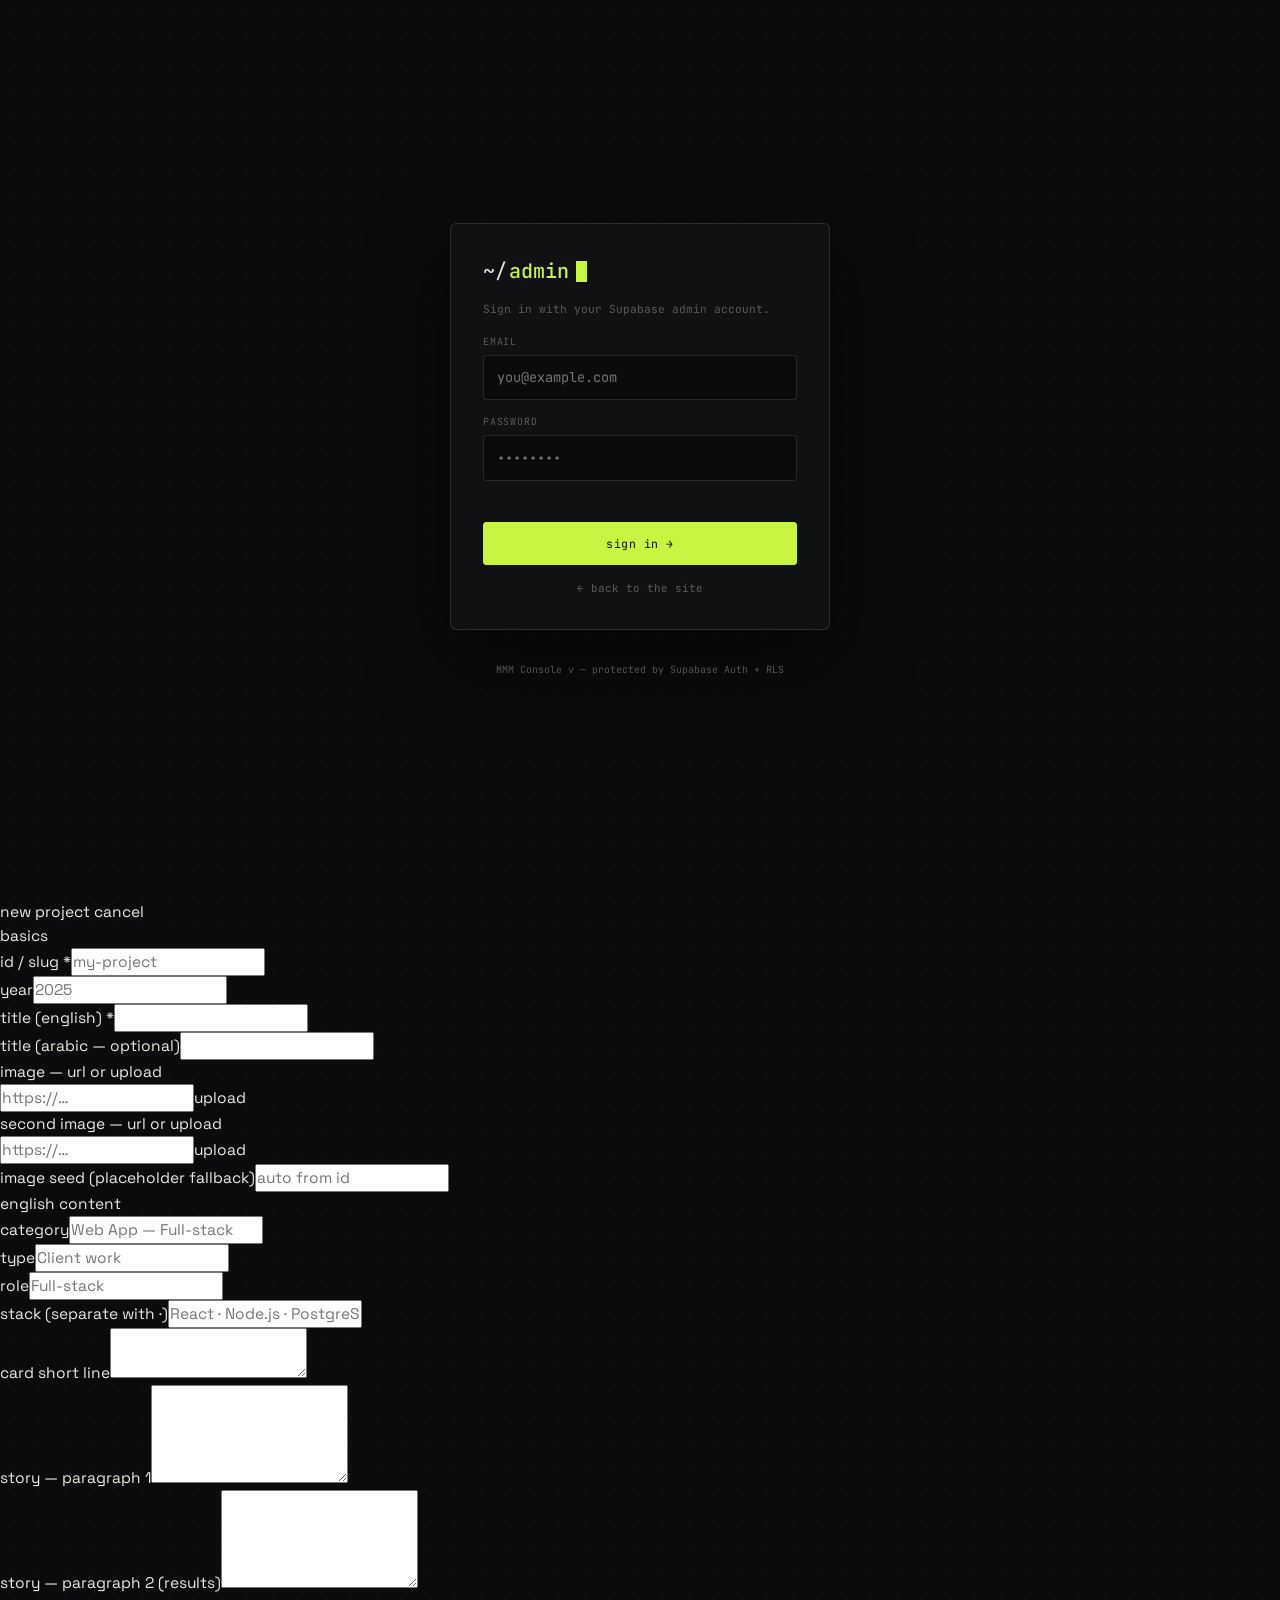
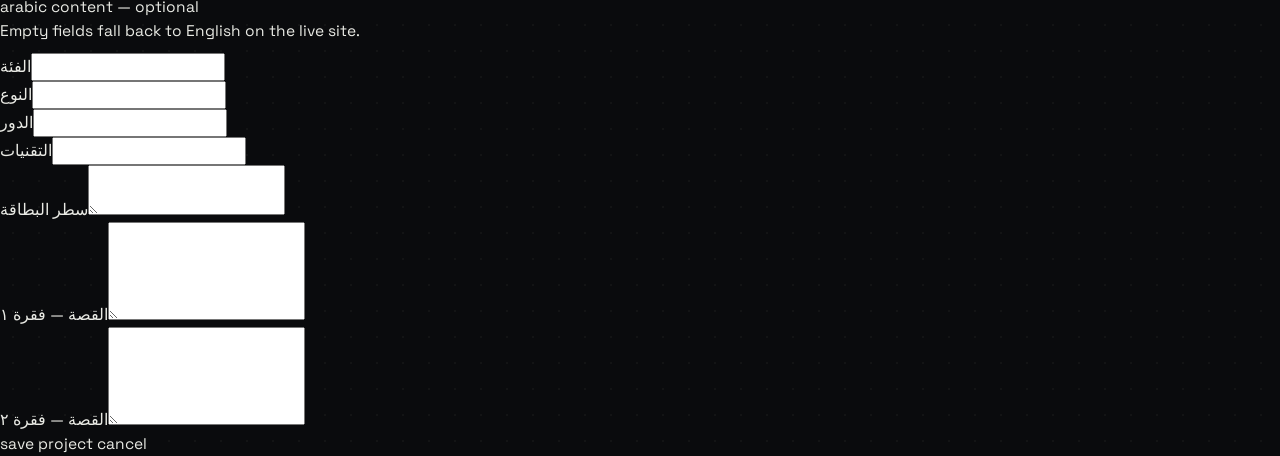
==== admin.html @ 7933fce1 "Add files via upload" ====
<!DOCTYPE html>
<html lang="en">
<head>
<meta charset="UTF-8">
<meta name="viewport" content="width=device-width, initial-scale=1.0">
<meta name="robots" content="noindex, nofollow">
<title>~/admin — MMM Console</title>
<link rel="icon" href="data:image/svg+xml,%3Csvg xmlns='http://www.w3.org/2000/svg' viewBox='0 0 24 24'%3E%3Crect width='24' height='24' fill='%230A0B0D'/%3E%3Crect x='6' y='6' width='9' height='12' fill='%23C7F542'/%3E%3C/svg%3E">
<link href="https://fonts.googleapis.com/css2?family=Space+Grotesk:wght@400;500;600;700&family=JetBrains+Mono:wght@400;500&display=swap" rel="stylesheet">
<link rel="stylesheet" href="admin.css">
</head>
<body>

<!-- ============ SIGN-IN GATE ============ -->
<div class="gate" id="gate">
  <div class="gate-card">
    <div class="gate-logo">~/<b>admin</b><span class="caret"></span></div>
    <p class="gate-sub" id="gateSub">Sign in with your Supabase admin account.</p>
    <label>email<input id="gEmail" type="email" autocomplete="username" placeholder="you@example.com"></label>
    <label>password<input id="gPass" type="password" autocomplete="current-password" placeholder="••••••••"></label>
    <div class="gate-err" id="gErr"></div>
    <button class="btn btn-acc btn-block" id="gLogin">sign in →</button>
    <a class="gate-back" href="index.html">← back to the site</a>
  </div>
  <div class="gate-foot">MMM Console v<span id="vNum"></span> — protected by Supabase Auth + RLS</div>
</div>

<!-- ============ CONSOLE APP ============ -->
<div class="app" id="app" hidden>

  <!-- top bar -->
  <header class="topbar">
    <div class="tb-left">
      <span class="tb-logo">~/<b>admin</b></span>
      <span class="tb-dot" id="dbDot"></span>
      <span class="tb-status" id="dbStatus">connecting…</span>
    </div>
    <div class="tb-right">
      <a class="btn" href="index.html" target="_blank">view site ↗</a>
      <button class="btn" id="btnSync">reload db</button>
      <button class="btn" id="btnSignOut">sign out</button>
    </div>
  </header>

  <!-- stats strip -->
  <div class="stats" id="stats"></div>

  <!-- main layout -->
  <div class="layout">

    <!-- list pane -->
    <aside class="pane pane-list">
      <div class="pane-head">
        <h2>projects</h2>
        <div class="pane-actions">
          <button class="btn btn-acc" id="btnAdd">+ new</button>
          <button class="btn" id="btnSeed" title="Load the 5 starter projects from data.js">seed defaults</button>
        </div>
      </div>
      <input class="search" id="search" type="search" placeholder="filter projects…">
      <div class="plist" id="plist"></div>
      <div class="pane-foot">
        <button class="btn" id="btnBackup">backup json</button>
        <button class="btn" id="btnRestore">restore json</button>
      </div>
    </aside>

    <!-- editor pane -->
    <section class="pane pane-editor">
      <div class="ed-empty" id="edEmpty">
        <p class="ed-empty-line">select a project —<br>or create a new one.</p>
        <p class="ed-empty-sub">changes go live immediately for all visitors</p>
      </div>

      <form id="edForm" hidden autocomplete="off">
        <!-- live preview of the public card -->
        <div class="pv-label">// live preview — public card</div>
        <div class="pv-card" id="pvCard">
          <div class="pv-top"><span id="pv_id">~/work/…</span><span id="pv_year"></span></div>
          <div class="pv-img"><img id="pv_img" src="" alt=""></div>
          <div class="pv-body">
            <h3 id="pv_title">—</h3>
            <p id="pv_short">—</p>
            <div class="pv-chips" id="pv_chips"></div>
          </div>
        </div>

        <div class="ed-head">
          <span class="ed-title" id="edHeading">new project</span>
          <div class="ed-head-actions">
            <button type="button" class="btn btn-danger" id="eDelete">delete</button>
            <button type="button" class="btn" id="eCancel">cancel</button>
            <button type="button" class="btn btn-acc" id="eSave">save → live</button>
          </div>
        </div>

        <p class="ed-sec">basics</p>
        <div class="grid">
          <label class="field"><span>id / slug *</span><input id="e_id" placeholder="my-project"></label>
          <label class="field"><span>year</span><input id="e_year" placeholder="2025"></label>
          <label class="field full"><span>title (english) *</span><input id="e_title"></label>
          <label class="field full" dir="rtl"><span>العنوان (arabic — اختياري)</span><input id="e_titleAr" dir="rtl"></label>
          <label class="field full"><span>cover image — url or upload</span>
            <span class="upload"><input id="e_img" placeholder="https://…"><button type="button" class="btn" data-up="img">upload</button></span>
            <img class="thumb" id="thumb_img" alt="" hidden>
          </label>
          <label class="field full"><span>second image — url or upload</span>
            <span class="upload"><input id="e_img2" placeholder="https://…"><button type="button" class="btn" data-up="img2">upload</button></span>
            <img class="thumb" id="thumb_img2" alt="" hidden>
          </label>
          <label class="field full"><span>image seed (picsum fallback if no url)</span><input id="e_seed" placeholder="auto from id"></label>
        </div>

        <p class="ed-sec">english content</p>
        <div class="grid">
          <label class="field full"><span>category</span><input id="e_en_cat" placeholder="Web App — Full-stack"></label>
          <label class="field"><span>type</span><input id="e_en_type" placeholder="Client work"></label>
          <label class="field"><span>role</span><input id="e_en_role" placeholder="Full-stack"></label>
          <label class="field full"><span>stack (separate with ·)</span><input id="e_en_stack" placeholder="React · Node.js · PostgreSQL"></label>
          <label class="field full"><span>card short line</span><textarea id="e_en_short" rows="2"></textarea></label>
          <label class="field full"><span>story — paragraph 1</span><textarea id="e_en_p1" rows="4"></textarea></label>
          <label class="field full"><span>story — paragraph 2 (results)</span><textarea id="e_en_p2" rows="4"></textarea></label>
        </div>

        <p class="ed-sec">arabic content — optional (empty = falls back to english)</p>
        <div class="grid">
          <label class="field full" dir="rtl"><span>الفئة</span><input id="e_ar_cat" dir="rtl"></label>
          <label class="field" dir="rtl"><span>النوع</span><input id="e_ar_type" dir="rtl"></label>
          <label class="field" dir="rtl"><span>الدور</span><input id="e_ar_role" dir="rtl"></label>
          <label class="field full" dir="rtl"><span>التقنيات</span><input id="e_ar_stack" dir="rtl"></label>
          <label class="field full" dir="rtl"><span>سطر البطاقة</span><textarea id="e_ar_short" rows="2" dir="rtl"></textarea></label>
          <label class="field full" dir="rtl"><span>القصة — فقرة ١</span><textarea id="e_ar_p1" rows="4" dir="rtl"></textarea></label>
          <label class="field full" dir="rtl"><span>القصة — فقرة ٢</span><textarea id="e_ar_p2" rows="4" dir="rtl"></textarea></label>
        </div>
      </form>
    </section>
  </div>
</div>

<div class="toast" id="toast" role="status"></div>
<input type="file" id="restoreFile" accept=".json,application/json" hidden>
<input type="file" id="imgFile" accept="image/*" hidden>

<script src="https://cdn.jsdelivr.net/npm/@supabase/supabase-js@2"></script>
<script src="data.js"></script>
<script src="admin.js"></script>
</body>
</html>
---- admin.css ----
/* ============================================================
   MMM Console — admin.css
   Styles for admin.html only. The public site uses style.css.
   ============================================================ */

/* ---------- reset & tokens ---------- */
*,
*::before,
*::after {
  margin: 0;
  padding: 0;
  box-sizing: border-box;
}

:root {
  --bg: #0A0B0D;
  --bg2: #0F1113;
  --bg3: #14171A;
  --txt: #E9EAE4;
  --mut: rgba(233, 234, 228, 0.56);
  --dim: rgba(233, 234, 228, 0.34);
  --line: rgba(233, 234, 228, 0.13);
  --line2: rgba(233, 234, 228, 0.07);
  --acc: #C7F542;
  --acc-ink: #101402;
  --acc-dim: rgba(199, 245, 66, 0.12);
  --red: #ff6b57;
  --warn: #ffb020;
  --f-mono: 'JetBrains Mono', monospace;
  --f-disp: 'Space Grotesk', sans-serif;
}

html {
  scrollbar-width: thin;
  scrollbar-color: #2A2E33 transparent;
}

::-webkit-scrollbar {
  width: 9px;
}

::-webkit-scrollbar-track {
  background: transparent;
}

::-webkit-scrollbar-thumb {
  background: #262B30;
  border-radius: 99px;
}

::-webkit-scrollbar-thumb:hover {
  background: var(--acc);
}

::selection {
  background: var(--acc);
  color: var(--acc-ink);
}

body {
  min-height: 100vh;
  background-color: var(--bg);
  background-image: radial-gradient(rgba(233, 234, 228, 0.04) 1px, transparent 1.2px);
  background-size: 26px 26px;
  color: var(--txt);
  font-family: var(--f-disp);
  font-size: 15.5px;
  line-height: 1.55;
  -webkit-font-smoothing: antialiased;
}

img {
  display: block;
  max-width: 100%;
}

button {
  font: inherit;
  color: inherit;
  background: none;
  border: none;
  cursor: pointer;
}

input,
textarea,
select {
  font: inherit;
  color: inherit;
}

a {
  color: inherit;
  text-decoration: none;
}

:focus-visible {
  outline: 2px solid var(--acc);
  outline-offset: 2px;
}

[hidden] {
  display: none !important;
}

/* ---------- keyframes ---------- */
@keyframes blink {
  50% { opacity: 0; }
}

@keyframes pulse {
  0%, 100% { opacity: 1; }
  50% { opacity: 0.25; }
}

/* ============================================================
   BUTTONS
   ============================================================ */
.btn {
  font-family: var(--f-mono);
  font-size: 0.72rem;
  letter-spacing: 0.04em;
  text-transform: lowercase;
  padding: 0.55rem 0.9rem;
  border: 1px solid var(--line);
  border-radius: 3px;
  color: var(--mut);
  transition: all 0.25s;
  display: inline-flex;
  align-items: center;
  gap: 0.4rem;
  white-space: nowrap;
}

.btn:hover {
  border-color: var(--acc);
  color: var(--acc);
}

.btn-acc {
  background: var(--acc);
  border-color: var(--acc);
  color: var(--acc-ink);
}

.btn-acc:hover {
  filter: brightness(1.08);
  color: var(--acc-ink);
}

.btn-danger:hover {
  border-color: var(--red);
  color: var(--red);
}

.btn-danger.arm {
  background: var(--red);
  border-color: var(--red);
  color: #1a0502;
}

.btn:disabled {
  opacity: 0.4;
  pointer-events: none;
}

.btn-block {
  width: 100%;
  justify-content: center;
  padding: 0.75rem;
}

/* ============================================================
   SIGN-IN GATE
   ============================================================ */
.gate {
  min-height: 100vh;
  display: flex;
  flex-direction: column;
  align-items: center;
  justify-content: center;
  gap: 2rem;
  padding: 1.5rem;
}

.gate-card {
  width: min(380px, 100%);
  background: var(--bg2);
  border: 1px solid var(--line);
  border-radius: 6px;
  padding: 2rem;
  display: flex;
  flex-direction: column;
  gap: 0.9rem;
  box-shadow: 0 30px 80px rgba(0, 0, 0, 0.5);
}

.gate-logo {
  font-family: var(--f-mono);
  font-size: 1.25rem;
  display: flex;
  align-items: center;
  gap: 2px;
}

.gate-logo b {
  color: var(--acc);
  font-weight: 500;
}

.caret {
  width: 0.55em;
  height: 1.05em;
  background: var(--acc);
  margin-left: 5px;
  animation: blink 1.1s steps(1) infinite;
}

.gate-sub {
  font-family: var(--f-mono);
  font-size: 0.7rem;
  color: var(--dim);
  line-height: 1.6;
}

.gate label {
  display: flex;
  flex-direction: column;
  gap: 0.35rem;
  font-family: var(--f-mono);
  font-size: 0.62rem;
  letter-spacing: 0.08em;
  text-transform: uppercase;
  color: var(--dim);
}

.gate input {
  background: var(--bg);
  border: 1px solid var(--line);
  color: var(--txt);
  font-family: var(--f-mono);
  font-size: 0.85rem;
  padding: 0.7rem 0.8rem;
  border-radius: 3px;
  outline: none;
}

.gate input:focus {
  border-color: var(--acc);
}

.gate-err {
  color: var(--red);
  font-family: var(--f-mono);
  font-size: 0.68rem;
  min-height: 1.1em;
}

.gate-back {
  font-family: var(--f-mono);
  font-size: 0.68rem;
  color: var(--dim);
  text-align: center;
  transition: color 0.25s;
}

.gate-back:hover {
  color: var(--acc);
}

.gate-foot {
  font-family: var(--f-mono);
  font-size: 0.62rem;
  color: var(--dim);
}

/* ============================================================
   APP SHELL + TOPBAR
   ============================================================ */
.app {
  display: flex;
  flex-direction: column;
  min-height: 100vh;
}

.topbar {
  position: sticky;
  top: 0;
  z-index: 50;
  display: flex;
  justify-content: space-between;
  align-items: center;
  gap: 1rem;
  padding: 0.8rem clamp(1rem, 3vw, 2rem);
  border-bottom: 1px solid var(--line);
  background: rgba(10, 11, 13, 0.88);
  backdrop-filter: blur(10px);
  flex-wrap: wrap;
}

.tb-left {
  display: flex;
  align-items: center;
  gap: 0.9rem;
  min-width: 0;
}

.tb-logo {
  font-family: var(--f-mono);
  font-size: 0.95rem;
}

.tb-logo b {
  color: var(--acc);
  font-weight: 500;
}

.tb-dot {
  width: 9px;
  height: 9px;
  border-radius: 50%;
  background: var(--dim);
  flex-shrink: 0;
}

.tb-dot.ok {
  background: var(--acc);
  animation: pulse 2s infinite;
}

.tb-dot.warn {
  background: var(--warn);
}

.tb-dot.err {
  background: var(--red);
}

.tb-status {
  font-family: var(--f-mono);
  font-size: 0.66rem;
  color: var(--dim);
  white-space: nowrap;
  overflow: hidden;
  text-overflow: ellipsis;
}

.tb-right {
  display: flex;
  gap: 0.5rem;
  flex-wrap: wrap;
}

/* ============================================================
   STATS STRIP
   ============================================================ */
.stats {
  display: grid;
  grid-template-columns: repeat(auto-fit, minmax(140px, 1fr));
  gap: 1px;
  background: var(--line);
  border-bottom: 1px solid var(--line);
}

.stat {
  background: var(--bg);
  padding: 0.9rem clamp(1rem, 3vw, 2rem);
}

.stat b {
  display: block;
  font-size: 1.5rem;
  font-weight: 600;
  letter-spacing: -0.02em;
  line-height: 1.1;
}

.stat b em {
  font-style: normal;
  color: var(--acc);
}

.stat span {
  font-family: var(--f-mono);
  font-size: 0.6rem;
  letter-spacing: 0.1em;
  text-transform: uppercase;
  color: var(--dim);
}

/* ============================================================
   LAYOUT + PANES
   ============================================================ */
.layout {
  flex: 1;
  display: grid;
  grid-template-columns: minmax(320px, 430px) 1fr;
  align-items: start;
}

.pane {
  min-width: 0;
}

.pane-list {
  border-right: 1px solid var(--line);
}

.pane-editor {
  padding: clamp(1rem, 2.5vw, 2rem);
}

@media (max-width: 980px) {
  .layout {
    grid-template-columns: 1fr;
  }

  .pane-list {
    border-right: none;
    border-bottom: 1px solid var(--line);
  }
}

.pane-head {
  display: flex;
  justify-content: space-between;
  align-items: center;
  gap: 0.6rem;
  padding: 1rem clamp(1rem, 2vw, 1.4rem);
  flex-wrap: wrap;
}

.pane-head h2 {
  font-family: var(--f-mono);
  font-size: 0.78rem;
  letter-spacing: 0.08em;
  text-transform: lowercase;
  color: var(--mut);
  font-weight: 500;
}

.pane-actions {
  display: flex;
  gap: 0.4rem;
}

/* block element + side margins = auto-width, no calc needed */
.search {
  display: block;
  margin: 0 clamp(1rem, 2vw, 1.4rem) 0.8rem;
  background: var(--bg2);
  border: 1px solid var(--line);
  border-radius: 3px;
  font-family: var(--f-mono);
  font-size: 0.75rem;
  padding: 0.55rem 0.7rem;
  outline: none;
  color: var(--txt);
}

.search:focus {
  border-color: var(--acc);
}

.plist {
  padding: 0 clamp(1rem, 2vw, 1.4rem) 1rem;
  display: flex;
  flex-direction: column;
  gap: 0.5rem;
  max-height: 60vh;
  overflow-y: auto;
}

.pane-foot {
  display: flex;
  gap: 0.5rem;
  padding: 0.9rem clamp(1rem, 2vw, 1.4rem);
  border-top: 1px solid var(--line2);
  flex-wrap: wrap;
}

/* ============================================================
   PROJECT ROWS
   ============================================================ */
.prow {
  display: flex;
  align-items: center;
  gap: 0.7rem;
  padding: 0.7rem 0.8rem;
  background: var(--bg2);
  border: 1px solid var(--line);
  border-radius: 4px;
  cursor: pointer;
  transition: border-color 0.25s, background 0.25s;
}

.prow:hover {
  border-color: rgba(199, 245, 66, 0.4);
  background: var(--bg3);
}

.prow.active {
  border-color: var(--acc);
  background: var(--acc-dim);
}

.prow.off {
  opacity: 0.5;
}

.prow .t {
  flex: 1;
  min-width: 0;
}

.prow .t b {
  display: block;
  font-weight: 600;
  font-size: 0.9rem;
  white-space: nowrap;
  overflow: hidden;
  text-overflow: ellipsis;
}

.prow .t b i {
  font-style: normal;
  color: var(--dim);
  font-weight: 400;
  font-size: 0.8rem;
  margin-left: 0.4rem;
}

.prow .t span {
  font-family: var(--f-mono);
  font-size: 0.6rem;
  color: var(--dim);
}

.prow .st {
  font-family: var(--f-mono);
  font-size: 0.58rem;
  letter-spacing: 0.06em;
  text-transform: uppercase;
  display: flex;
  align-items: center;
  gap: 0.4rem;
  color: var(--acc);
  flex-shrink: 0;
}

.prow .st .d {
  width: 6px;
  height: 6px;
  border-radius: 50%;
  background: var(--acc);
  animation: pulse 2s infinite;
}

.prow .st.hid {
  color: var(--dim);
}

.prow .st.hid .d {
  background: var(--dim);
  animation: none;
}

.prow .acts {
  display: flex;
  gap: 0.3rem;
  flex-shrink: 0;
}

.prow .acts .btn {
  padding: 0.3rem 0.5rem;
  font-size: 0.62rem;
}

.pempty {
  font-family: var(--f-mono);
  font-size: 0.72rem;
  color: var(--dim);
  text-align: center;
  padding: 2.5rem 1rem;
  line-height: 1.8;
}

/* ============================================================
   EDITOR
   ============================================================ */
.ed-empty {
  padding: 4rem 1rem;
  text-align: center;
}

.ed-empty-line {
  font-family: var(--f-mono);
  font-size: 0.85rem;
  color: var(--dim);
  line-height: 2;
}

.ed-empty-sub {
  font-family: var(--f-mono);
  font-size: 0.62rem;
  color: var(--dim);
  opacity: 0.6;
  margin-top: 0.6rem;
}

.pv-label {
  font-family: var(--f-mono);
  font-size: 0.62rem;
  letter-spacing: 0.1em;
  text-transform: uppercase;
  color: var(--acc);
  margin-bottom: 0.6rem;
}

.pv-card {
  background: var(--bg2);
  border: 1px solid var(--line);
  border-radius: 4px;
  overflow: hidden;
  max-width: 460px;
  margin-bottom: 1.6rem;
  transition: border-color 0.3s;
}

.pv-card:hover {
  border-color: rgba(199, 245, 66, 0.55);
}

.pv-top {
  display: flex;
  justify-content: space-between;
  gap: 1rem;
  padding: 0.55rem 0.8rem;
  border-bottom: 1px solid var(--line2);
  font-family: var(--f-mono);
  font-size: 0.6rem;
  letter-spacing: 0.05em;
  text-transform: uppercase;
  color: var(--dim);
}

.pv-img {
  aspect-ratio: 16 / 9;
  overflow: hidden;
  border-bottom: 1px solid var(--line2);
  background: var(--bg3);
}

.pv-img img {
  width: 100%;
  height: 100%;
  object-fit: cover;
}

.pv-body {
  padding: 0.9rem 1rem;
  display: flex;
  flex-direction: column;
  gap: 0.45rem;
}

.pv-body h3 {
  font-weight: 600;
  font-size: 1.15rem;
  letter-spacing: -0.01em;
  line-height: 1.15;
}

.pv-body p {
  color: var(--mut);
  font-size: 0.85rem;
}

.pv-chips {
  display: flex;
  gap: 0.35rem;
  flex-wrap: wrap;
}

.pv-chips span {
  font-family: var(--f-mono);
  font-size: 0.58rem;
  color: var(--mut);
  border: 1px solid var(--line);
  border-radius: 2px;
  padding: 0.14rem 0.45rem;
}

.ed-head {
  display: flex;
  justify-content: space-between;
  align-items: center;
  gap: 0.8rem;
  flex-wrap: wrap;
  margin-bottom: 1.2rem;
  padding-bottom: 1rem;
  border-bottom: 1px solid var(--line);
}

.ed-title {
  font-family: var(--f-mono);
  font-size: 0.8rem;
  color: var(--acc);
}

.ed-head-actions {
  display: flex;
  gap: 0.4rem;
  flex-wrap: wrap;
}

.ed-sec {
  font-family: var(--f-mono);
  font-size: 0.62rem;
  letter-spacing: 0.12em;
  text-transform: uppercase;
  color: var(--acc);
  margin: 1.4rem 0 0.7rem;
}

.ed-sec:first-of-type {
  margin-top: 0;
}

.grid {
  display: grid;
  grid-template-columns: 1fr 1fr;
  gap: 0.7rem;
}

@media (max-width: 640px) {
  .grid {
    grid-template-columns: 1fr;
  }
}

.field {
  display: flex;
  flex-direction: column;
  gap: 0.3rem;
  min-width: 0;
}

.field.full {
  grid-column: 1 / -1;
}

.field > span {
  font-family: var(--f-mono);
  font-size: 0.58rem;
  letter-spacing: 0.08em;
  text-transform: uppercase;
  color: var(--dim);
}

.field input,
.field textarea {
  background: var(--bg2);
  border: 1px solid var(--line);
  color: var(--txt);
  font-family: var(--f-mono);
  font-size: 0.78rem;
  padding: 0.55rem 0.65rem;
  border-radius: 3px;
  outline: none;
  width: 100%;
}

.field textarea {
  resize: vertical;
  line-height: 1.5;
}

.field input:focus,
.field textarea:focus {
  border-color: var(--acc);
}

.upload {
  display: flex;
  gap: 0.45rem;
}

.upload input {
  flex: 1;
}

.upload .btn {
  flex-shrink: 0;
}

.thumb {
  width: 100%;
  aspect-ratio: 16 / 7;
  object-fit: cover;
  border-radius: 3px;
  border: 1px solid var(--line);
  margin-top: 0.4rem;
}

/* ============================================================
   TOAST
   ============================================================ */
.toast {
  position: fixed;
  left: 50%;
  bottom: 1.4rem;
  transform: translateX(-50%);
  z-index: 500;
  background: var(--acc);
  color: var(--acc-ink);
  padding: 0.7rem 1.3rem;
  border-radius: 3px;
  font-family: var(--f-mono);
  font-size: 0.72rem;
  white-space: nowrap;
  opacity: 0;
  visibility: hidden;
  pointer-events: none;
}
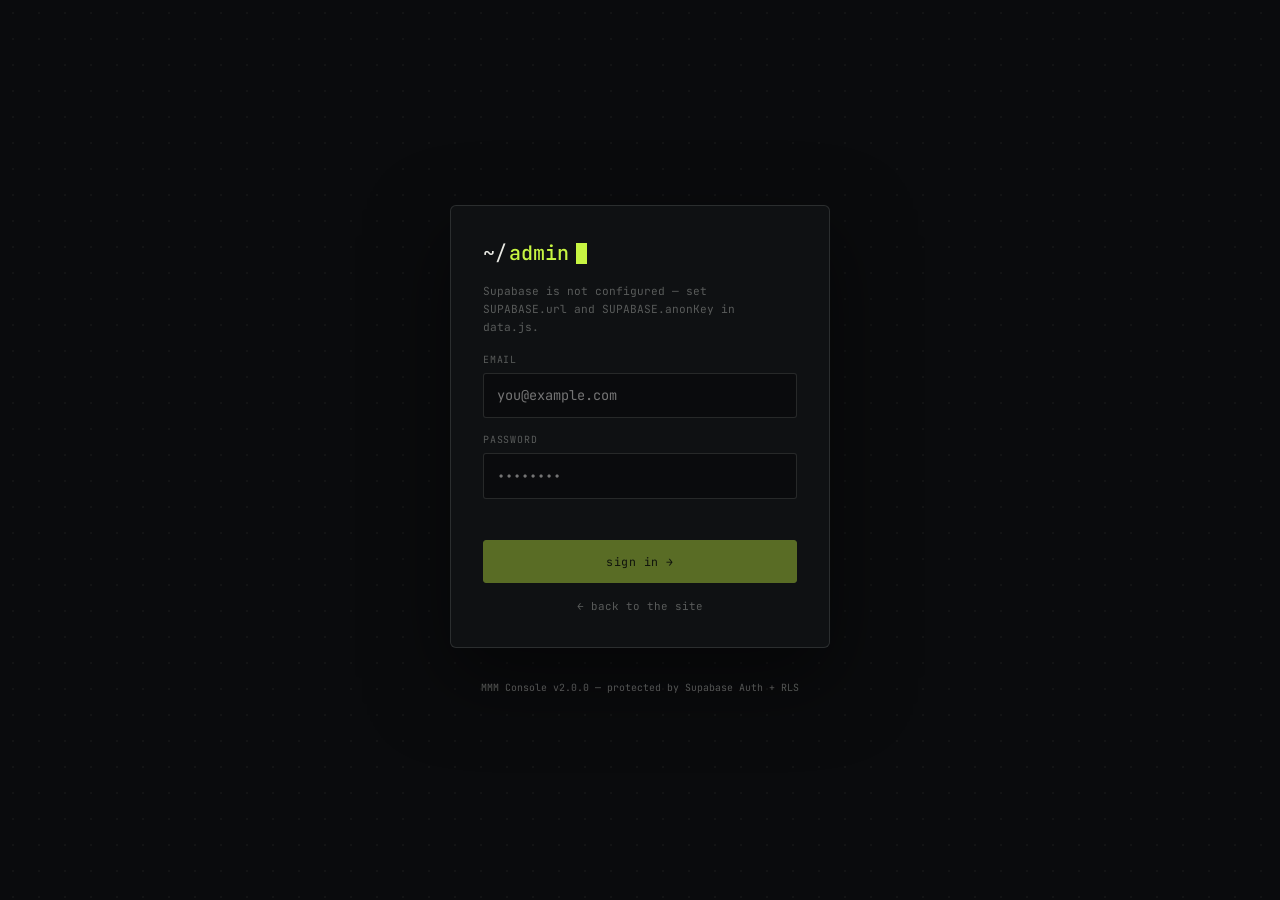
==== commit db036855: "Add files via upload" ====
--- a/admin.html
+++ b/admin.html
@@ -143,6 +143,6 @@
 
 <script src="https://cdn.jsdelivr.net/npm/@supabase/supabase-js@2"></script>
 <script src="data.js"></script>
-<script src="admin.js"></script>
+<script src="console.js"></script>
 </body>
 </html>
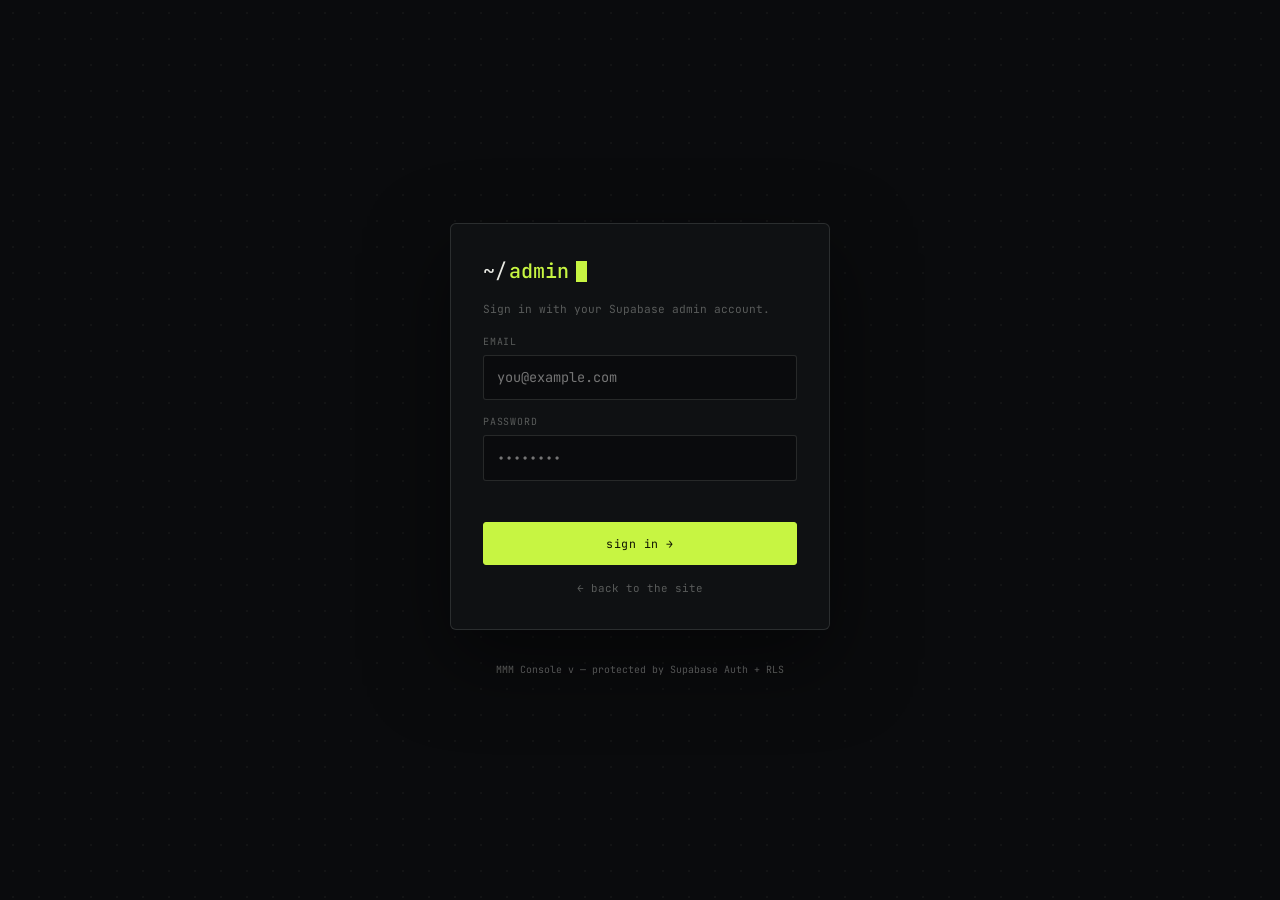
==== commit adb9690e: "Add files via upload" ====
--- a/admin.html
+++ b/admin.html
@@ -100,15 +100,16 @@
           <label class="field"><span>year</span><input id="e_year" placeholder="2025"></label>
           <label class="field full"><span>title (english) *</span><input id="e_title"></label>
           <label class="field full" dir="rtl"><span>العنوان (arabic — اختياري)</span><input id="e_titleAr" dir="rtl"></label>
-          <label class="field full"><span>cover image — url or upload</span>
-            <span class="upload"><input id="e_img" placeholder="https://…"><button type="button" class="btn" data-up="img">upload</button></span>
-            <img class="thumb" id="thumb_img" alt="" hidden>
-          </label>
-          <label class="field full"><span>second image — url or upload</span>
-            <span class="upload"><input id="e_img2" placeholder="https://…"><button type="button" class="btn" data-up="img2">upload</button></span>
-            <img class="thumb" id="thumb_img2" alt="" hidden>
-          </label>
+          <div class="field full">
+  <span>gallery — screenshots (first image = card cover)</span>
+  <div class="gal-tools">
+    <button type="button" class="btn btn-acc" id="galAdd">+ upload images</button>
+    <span class="gal-hint">jpg / png / webp · up to 8 MB each · unlimited · published to the live site when you press “save → live”</span>
+  </div>
+  <div class="gal-grid" id="galGrid"></div>
+</div>
           <label class="field full"><span>image seed (picsum fallback if no url)</span><input id="e_seed" placeholder="auto from id"></label>
+          <label class="field full"><span>live demo url — leave empty if the project has none</span><input id="e_live" placeholder="https://…"></label>
         </div>
 
         <p class="ed-sec">english content</p>
@@ -139,7 +140,7 @@
 
 <div class="toast" id="toast" role="status"></div>
 <input type="file" id="restoreFile" accept=".json,application/json" hidden>
-<input type="file" id="imgFile" accept="image/*" hidden>
+<input type="file" id="imgFile" accept="image/*" multiple hidden>
 
 <script src="https://cdn.jsdelivr.net/npm/@supabase/supabase-js@2"></script>
 <script src="data.js"></script>
--- a/admin.css
+++ b/admin.css
@@ -822,4 +822,19 @@
   opacity: 0;
   visibility: hidden;
   pointer-events: none;
-}+}
+
+/* ---------- gallery manager ---------- */
+.gal-tools{display:flex;align-items:center;gap:.7rem;flex-wrap:wrap}
+.gal-hint{font-family:var(--f-mono);font-size:.56rem;color:var(--dim);line-height:1.5}
+.gal-grid{display:grid;grid-template-columns:repeat(auto-fill,minmax(150px,1fr));gap:.7rem;margin-top:.6rem}
+.gal-item{border:1px solid var(--line);border-radius:3px;background:var(--bg);overflow:hidden;display:flex;flex-direction:column}
+.gal-item .idx{font-family:var(--f-mono);font-size:.54rem;letter-spacing:.08em;text-transform:uppercase;color:var(--dim);padding:.35rem .45rem 0}
+.gal-item a{display:block}
+.gal-item img{width:100%;height:84px;object-fit:cover;display:block;transition:opacity .2s}
+.gal-item a:hover img{opacity:.75}
+.gal-item input{background:var(--bg2);border:none;border-top:1px solid var(--line2);color:var(--txt);font-family:var(--f-mono);font-size:.58rem;padding:.3rem .45rem;outline:none;width:100%}
+.gal-item input:focus{border-color:var(--acc)}
+.gal-item .bar{display:flex;gap:.3rem;padding:.35rem}
+.gal-item .bar .btn{padding:.2rem .45rem;font-size:.58rem}
+.gal-item .bar .btn:disabled{opacity:.35;pointer-events:none}
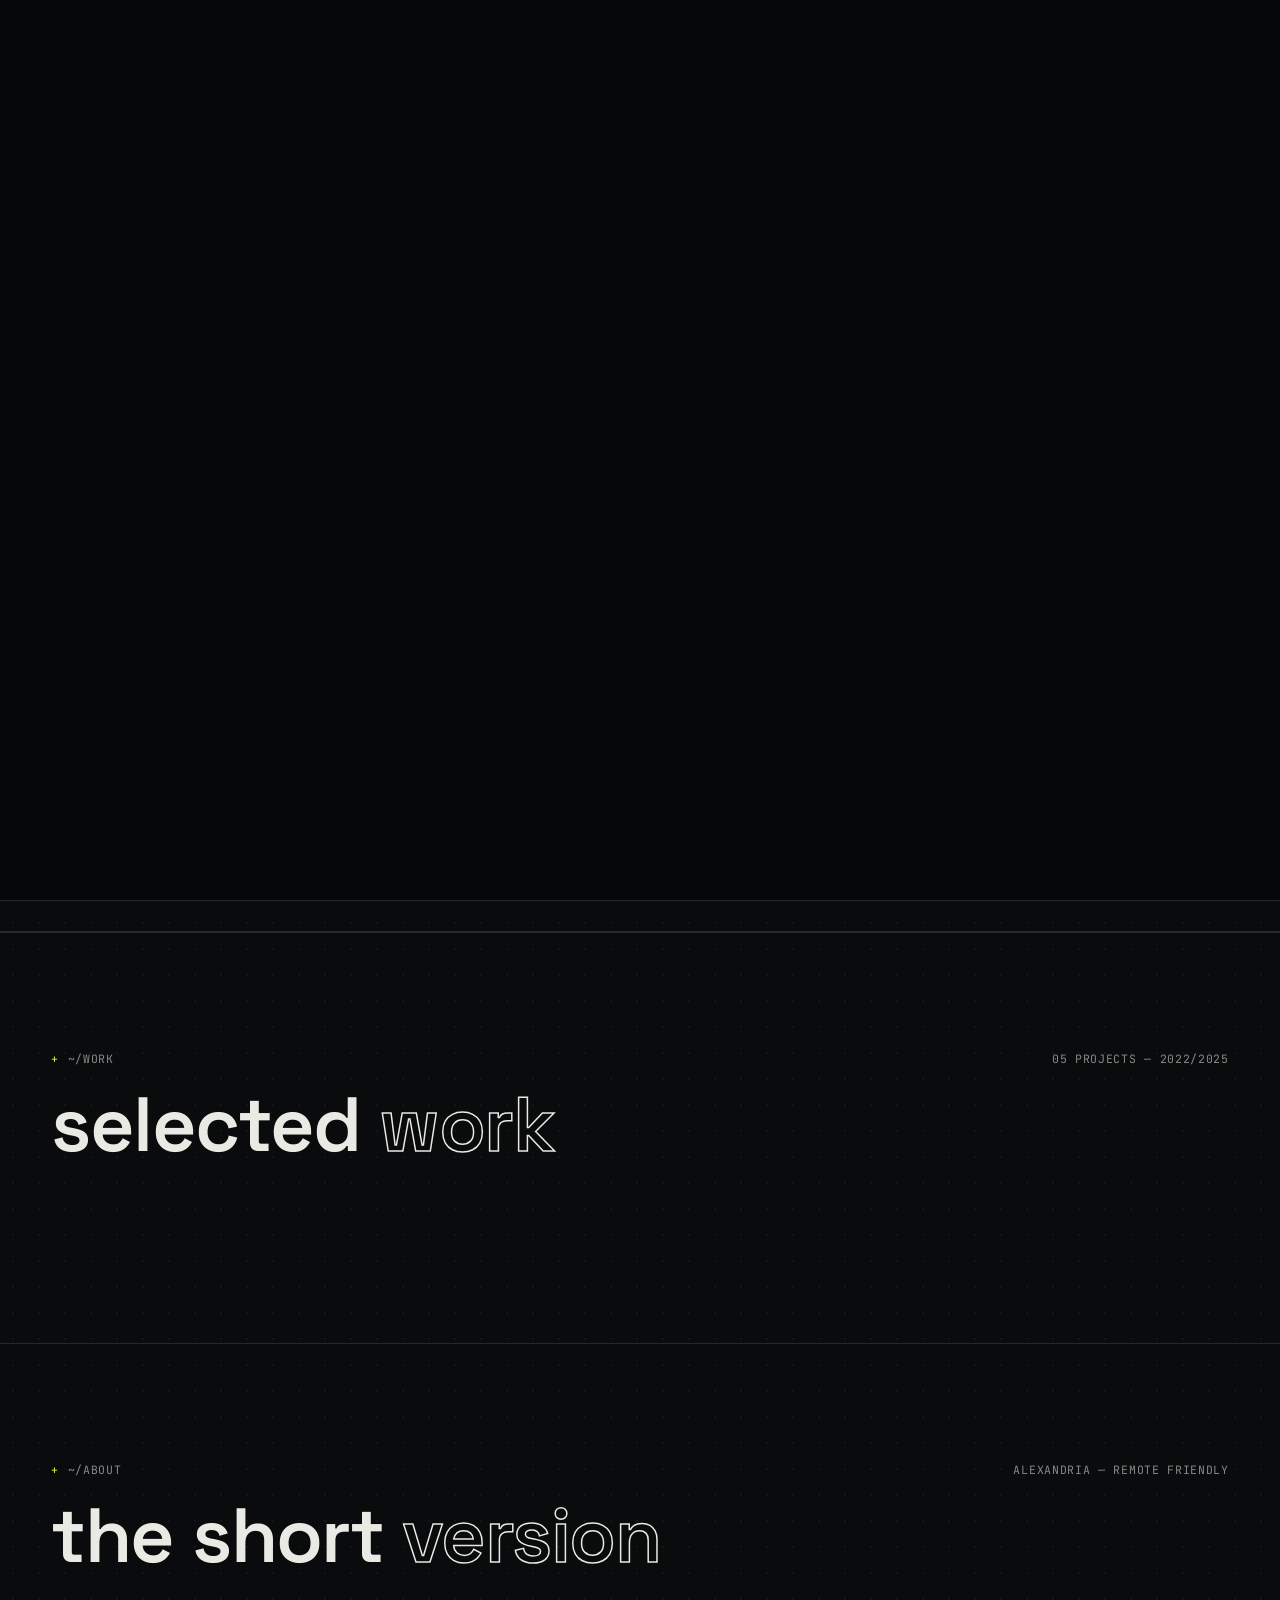
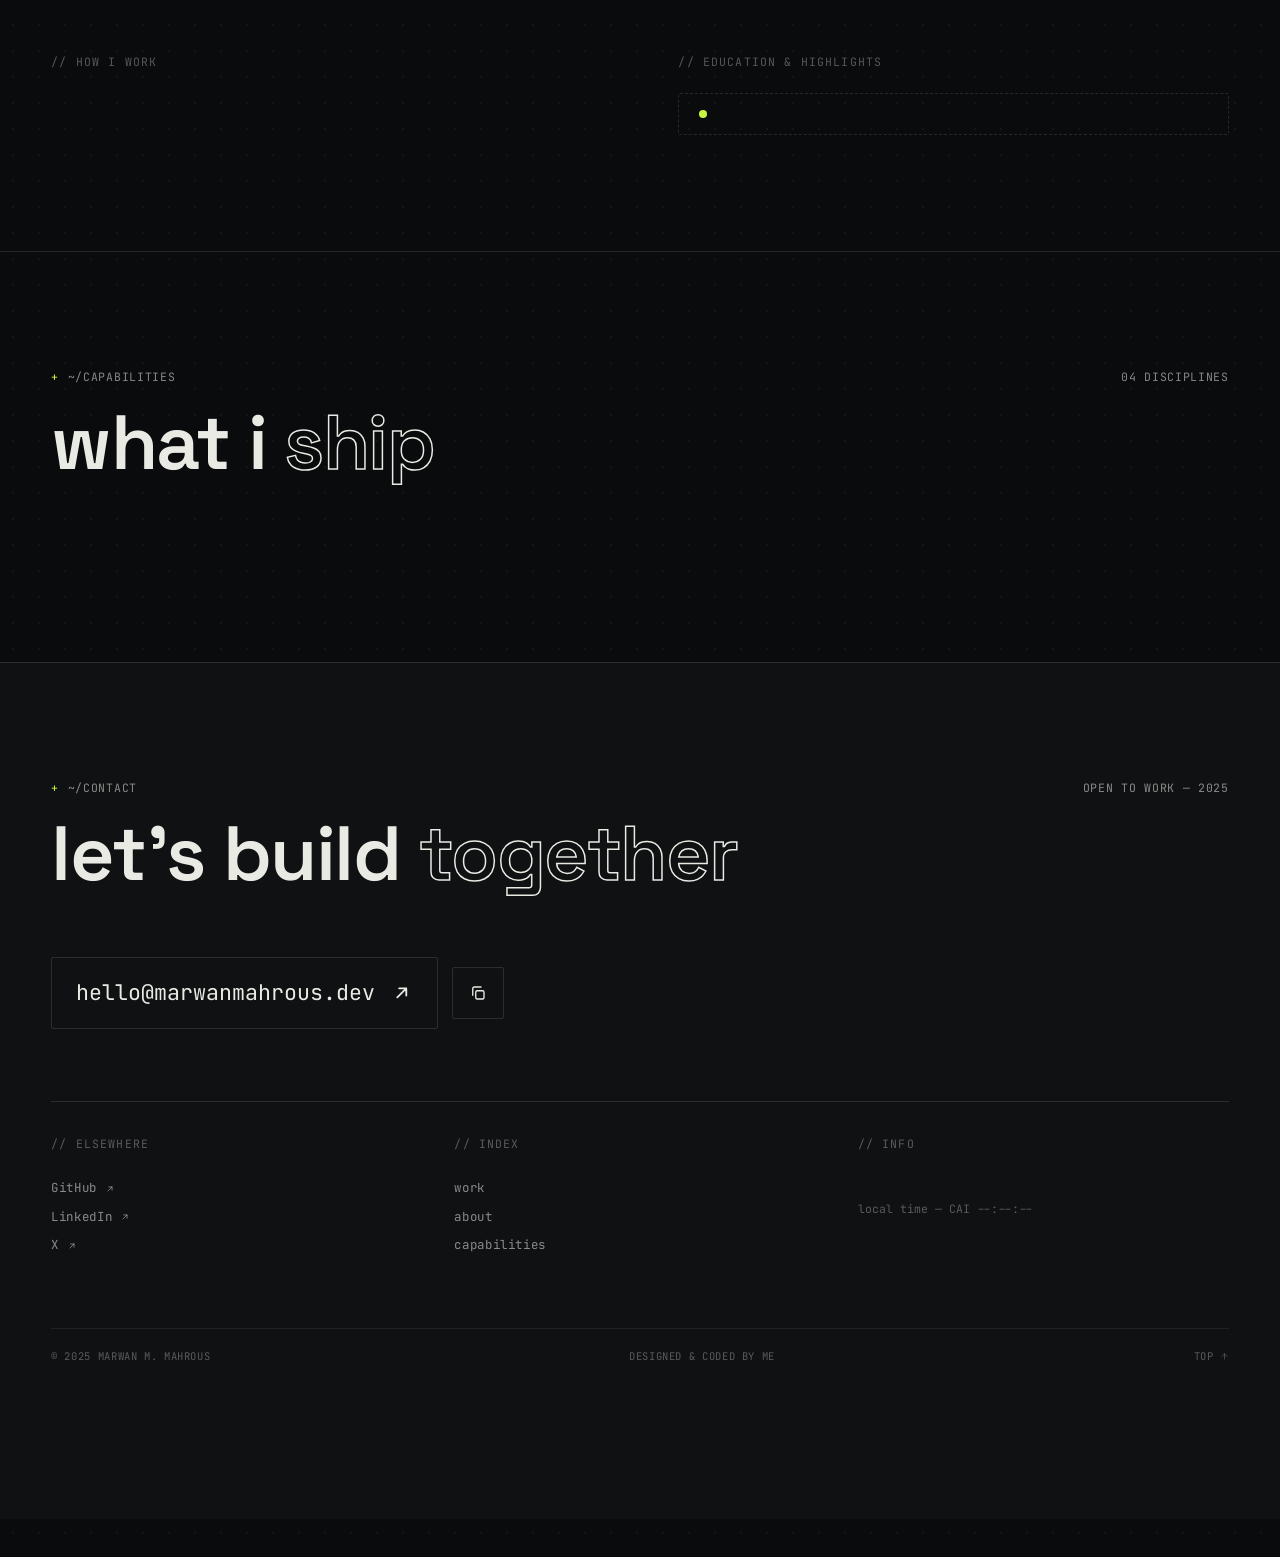
==== commit 2d7cb8e6: "Add files via upload" ====
--- a/admin.html
+++ b/admin.html
@@ -1,149 +1,33 @@
-<!DOCTYPE html>
-<html lang="en">
-<head>
-<meta charset="UTF-8">
-<meta name="viewport" content="width=device-width, initial-scale=1.0">
-<meta name="robots" content="noindex, nofollow">
-<title>~/admin — MMM Console</title>
-<link rel="icon" href="data:image/svg+xml,%3Csvg xmlns='http://www.w3.org/2000/svg' viewBox='0 0 24 24'%3E%3Crect width='24' height='24' fill='%230A0B0D'/%3E%3Crect x='6' y='6' width='9' height='12' fill='%23C7F542'/%3E%3C/svg%3E">
-<link href="https://fonts.googleapis.com/css2?family=Space+Grotesk:wght@400;500;600;700&family=JetBrains+Mono:wght@400;500&display=swap" rel="stylesheet">
-<link rel="stylesheet" href="admin.css">
-</head>
-<body>
-
-<!-- ============ SIGN-IN GATE ============ -->
-<div class="gate" id="gate">
-  <div class="gate-card">
-    <div class="gate-logo">~/<b>admin</b><span class="caret"></span></div>
-    <p class="gate-sub" id="gateSub">Sign in with your Supabase admin account.</p>
-    <label>email<input id="gEmail" type="email" autocomplete="username" placeholder="you@example.com"></label>
-    <label>password<input id="gPass" type="password" autocomplete="current-password" placeholder="••••••••"></label>
-    <div class="gate-err" id="gErr"></div>
-    <button class="btn btn-acc btn-block" id="gLogin">sign in →</button>
-    <a class="gate-back" href="index.html">← back to the site</a>
-  </div>
-  <div class="gate-foot">MMM Console v<span id="vNum"></span> — protected by Supabase Auth + RLS</div>
-</div>
-
-<!-- ============ CONSOLE APP ============ -->
-<div class="app" id="app" hidden>
-
-  <!-- top bar -->
-  <header class="topbar">
-    <div class="tb-left">
-      <span class="tb-logo">~/<b>admin</b></span>
-      <span class="tb-dot" id="dbDot"></span>
-      <span class="tb-status" id="dbStatus">connecting…</span>
-    </div>
-    <div class="tb-right">
-      <a class="btn" href="index.html" target="_blank">view site ↗</a>
-      <button class="btn" id="btnSync">reload db</button>
-      <button class="btn" id="btnSignOut">sign out</button>
-    </div>
-  </header>
-
-  <!-- stats strip -->
-  <div class="stats" id="stats"></div>
-
-  <!-- main layout -->
-  <div class="layout">
-
-    <!-- list pane -->
-    <aside class="pane pane-list">
-      <div class="pane-head">
-        <h2>projects</h2>
-        <div class="pane-actions">
-          <button class="btn btn-acc" id="btnAdd">+ new</button>
-          <button class="btn" id="btnSeed" title="Load the 5 starter projects from data.js">seed defaults</button>
-        </div>
-      </div>
-      <input class="search" id="search" type="search" placeholder="filter projects…">
-      <div class="plist" id="plist"></div>
-      <div class="pane-foot">
-        <button class="btn" id="btnBackup">backup json</button>
-        <button class="btn" id="btnRestore">restore json</button>
-      </div>
-    </aside>
-
-    <!-- editor pane -->
-    <section class="pane pane-editor">
-      <div class="ed-empty" id="edEmpty">
-        <p class="ed-empty-line">select a project —<br>or create a new one.</p>
-        <p class="ed-empty-sub">changes go live immediately for all visitors</p>
-      </div>
-
-      <form id="edForm" hidden autocomplete="off">
-        <!-- live preview of the public card -->
-        <div class="pv-label">// live preview — public card</div>
-        <div class="pv-card" id="pvCard">
-          <div class="pv-top"><span id="pv_id">~/work/…</span><span id="pv_year"></span></div>
-          <div class="pv-img"><img id="pv_img" src="" alt=""></div>
-          <div class="pv-body">
-            <h3 id="pv_title">—</h3>
-            <p id="pv_short">—</p>
-            <div class="pv-chips" id="pv_chips"></div>
-          </div>
-        </div>
-
-        <div class="ed-head">
-          <span class="ed-title" id="edHeading">new project</span>
-          <div class="ed-head-actions">
-            <button type="button" class="btn btn-danger" id="eDelete">delete</button>
-            <button type="button" class="btn" id="eCancel">cancel</button>
-            <button type="button" class="btn btn-acc" id="eSave">save → live</button>
-          </div>
-        </div>
-
-        <p class="ed-sec">basics</p>
-        <div class="grid">
-          <label class="field"><span>id / slug *</span><input id="e_id" placeholder="my-project"></label>
-          <label class="field"><span>year</span><input id="e_year" placeholder="2025"></label>
-          <label class="field full"><span>title (english) *</span><input id="e_title"></label>
-          <label class="field full" dir="rtl"><span>العنوان (arabic — اختياري)</span><input id="e_titleAr" dir="rtl"></label>
-          <div class="field full">
-  <span>gallery — screenshots (first image = card cover)</span>
-  <div class="gal-tools">
-    <button type="button" class="btn btn-acc" id="galAdd">+ upload images</button>
-    <span class="gal-hint">jpg / png / webp · up to 8 MB each · unlimited · published to the live site when you press “save → live”</span>
-  </div>
-  <div class="gal-grid" id="galGrid"></div>
-</div>
-          <label class="field full"><span>image seed (picsum fallback if no url)</span><input id="e_seed" placeholder="auto from id"></label>
-          <label class="field full"><span>live demo url — leave empty if the project has none</span><input id="e_live" placeholder="https://…"></label>
-        </div>
-
-        <p class="ed-sec">english content</p>
-        <div class="grid">
-          <label class="field full"><span>category</span><input id="e_en_cat" placeholder="Web App — Full-stack"></label>
-          <label class="field"><span>type</span><input id="e_en_type" placeholder="Client work"></label>
-          <label class="field"><span>role</span><input id="e_en_role" placeholder="Full-stack"></label>
-          <label class="field full"><span>stack (separate with ·)</span><input id="e_en_stack" placeholder="React · Node.js · PostgreSQL"></label>
-          <label class="field full"><span>card short line</span><textarea id="e_en_short" rows="2"></textarea></label>
-          <label class="field full"><span>story — paragraph 1</span><textarea id="e_en_p1" rows="4"></textarea></label>
-          <label class="field full"><span>story — paragraph 2 (results)</span><textarea id="e_en_p2" rows="4"></textarea></label>
-        </div>
-
-        <p class="ed-sec">arabic content — optional (empty = falls back to english)</p>
-        <div class="grid">
-          <label class="field full" dir="rtl"><span>الفئة</span><input id="e_ar_cat" dir="rtl"></label>
-          <label class="field" dir="rtl"><span>النوع</span><input id="e_ar_type" dir="rtl"></label>
-          <label class="field" dir="rtl"><span>الدور</span><input id="e_ar_role" dir="rtl"></label>
-          <label class="field full" dir="rtl"><span>التقنيات</span><input id="e_ar_stack" dir="rtl"></label>
-          <label class="field full" dir="rtl"><span>سطر البطاقة</span><textarea id="e_ar_short" rows="2" dir="rtl"></textarea></label>
-          <label class="field full" dir="rtl"><span>القصة — فقرة ١</span><textarea id="e_ar_p1" rows="4" dir="rtl"></textarea></label>
-          <label class="field full" dir="rtl"><span>القصة — فقرة ٢</span><textarea id="e_ar_p2" rows="4" dir="rtl"></textarea></label>
-        </div>
-      </form>
-    </section>
-  </div>
-</div>
-
-<div class="toast" id="toast" role="status"></div>
-<input type="file" id="restoreFile" accept=".json,application/json" hidden>
-<input type="file" id="imgFile" accept="image/*" multiple hidden>
-
-<script src="https://cdn.jsdelivr.net/npm/@supabase/supabase-js@2"></script>
-<script src="data.js"></script>
-<script src="console.js"></script>
-</body>
-</html>+<!DOCTYPE html>
+<html lang="en">
+<head>
+<meta charset="UTF-8">
+<meta name="viewport" content="width=device-width, initial-scale=1.0">
+<meta name="robots" content="noindex, nofollow">
+<title>~/admin — redirecting…</title>
+<link rel="icon" href="data:image/svg+xml,%3Csvg xmlns='http://www.w3.org/2000/svg' viewBox='0 0 24 24'%3E%3Crect width='24' height='24' fill='%230A0B0D'/%3E%3Crect x='6' y='6' width='9' height='12' fill='%23C7F542'/%3E%3C/svg%3E">
+<link href="https://fonts.googleapis.com/css2?family=Space+Grotesk:wght@400;500;600;700&family=JetBrains+Mono:wght@400;500&display=swap" rel="stylesheet">
+<style>
+  *,*::before,*::after{margin:0;padding:0;box-sizing:border-box}
+  :root{--bg:#0A0B0D;--bg2:#0F1113;--txt:#E9EAE4;--dim:rgba(233,234,228,.34);--line:rgba(233,234,228,.13);--acc:#C7F542;--f-mono:'JetBrains Mono',monospace}
+  body{min-height:100vh;display:flex;flex-direction:column;align-items:center;justify-content:center;gap:1.6rem;background:var(--bg);color:var(--txt);font-family:'Space Grotesk',sans-serif}
+  .gate-logo{font-family:var(--f-mono);font-size:1.25rem;display:flex;align-items:center;gap:2px}
+  .gate-logo b{color:var(--acc);font-weight:500}
+  .caret{width:.55em;height:1.05em;background:var(--acc);margin-left:5px;animation:blink 1.1s steps(1) infinite}
+  @keyframes blink{50%{opacity:0}}
+  p{font-family:var(--f-mono);font-size:.68rem;color:var(--dim);line-height:1.7;text-align:center;max-width:44ch}
+  a{font-family:var(--f-mono);font-size:.72rem;color:var(--acc);text-decoration:none;border:1px solid var(--line);padding:.6rem 1rem;border-radius:3px;transition:border-color .25s}
+  a:hover{border-color:var(--acc)}
+</style>
+<script>
+/* The admin panel lives INSIDE the site (index.html) — this standalone page
+   used to be a dead, non-functional duplicate. Forward to the real one. */
+setTimeout(function(){ location.replace('index.html#admin'); }, 400);
+</script>
+</head>
+<body>
+  <div class="gate-logo">~/<b>admin</b><span class="caret"></span></div>
+  <p>The admin console is built into the site. Redirecting you to the sign-in panel…</p>
+  <a href="index.html#admin">open admin now</a>
+</body>
+</html>
